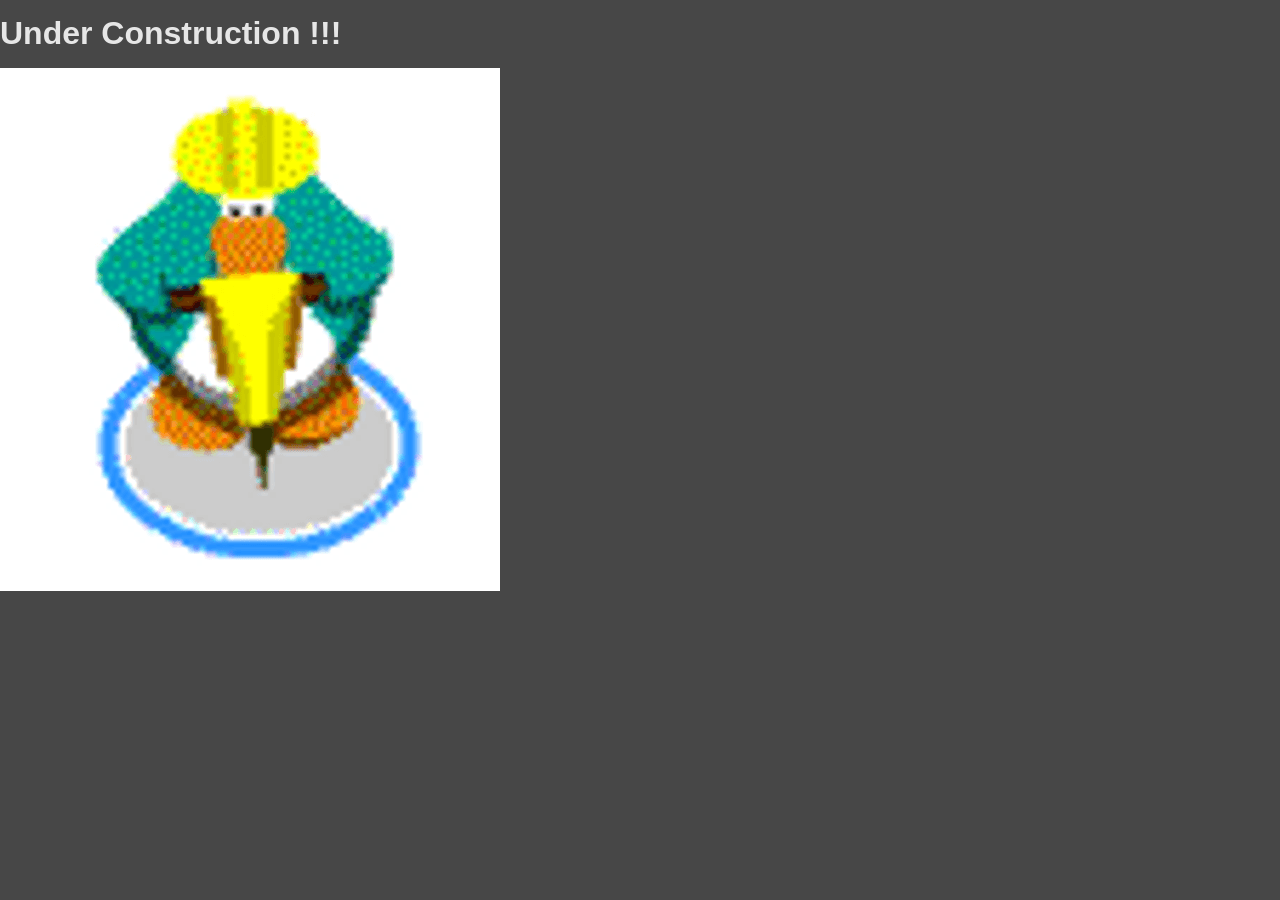
==== engineering.html @ 4754f79b "Updated profile picture, and initialized engineering page" ====
<!DOCTYPE html>
<html lang="en" dir="ltr">
  <head>
    <meta charset="utf-8">
    <title>Engineering</title>
    <link rel="stylesheet" href="css/style.css">
  </head>
  <body>
    <header>
      <div class="main-header">
        <h1>Under Construction !!!</h1>
      </div>
    </header>
    <img src="images/construction.gif" alt="Club Penguin Construction">
  </body>
</html>
---- css/style.css ----
body {
    background-color: #474747;
    color: #e6e6e6;
    font-family: Arial;
    font-size: 16px;
    line-height: 1.6em;
    margin: 0;
}

a{
  color: #fff;
  text-decoration: none;
}

a:hover{
  text-decoration: underline;
}


.container{
  width: 90%;
  margin: auto;
  overflow: hidden;
}

#main-header{
  background: #2F4034;
  color: white;
  margin-bottom: 30px;
}

#navbar ul{
  padding: 0;
  list-style: none;
}

#navbar li{
  display: inline;
  font-size: 18px;
  padding-right: 30px;
}

.quote{
  margin: 0;
  border-left: solid 5px #e6e6e6;
  padding-left: 1em;
  font-size: 20px;
  font-style: italic;
}


#navbar li:first-child{
  font-size: 22px;
  padding-right: 60px;
}

#sidebar{
  float: left;
  width: 20%;
}

#sidebar ul{
  list-style: none;
  padding: 0;
}

#profile-picture{
  width: 150px;
  height: 150px;
  border-radius: 50%;
  object-fit: cover;

}


#main{
  float: right;
  width: 78%;
}

@media (max-width:1000px){
  #profile-picture{
    width: 70px;
    height: 70px;
     float: left;
  }
  .bio{
    padding-left: 90px;
  }
  h3{
    margin: 0;
  }
  #main {
    width: 100%;
    float: none;
    font-size: 14px;
    line-height: 1.4em;
  }
  .quote{
    font-size: 16px;
  }
  #sidebar {
    width: 100%;
    float: none;
  }
  #sidebar ul{
    display: none;
  }
}
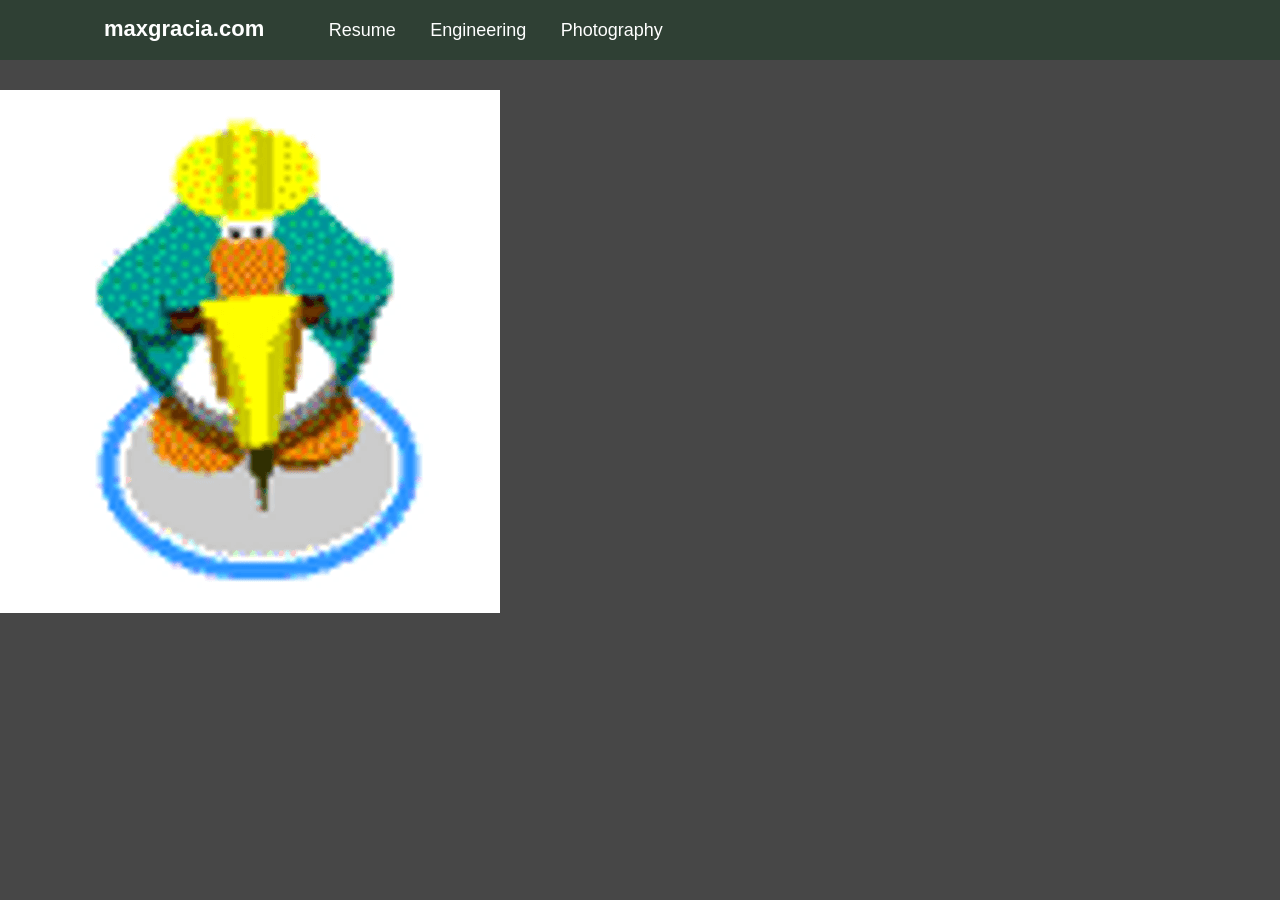
==== commit 43137ead: "Added navbar to engineering.html" ====
--- a/engineering.html
+++ b/engineering.html
@@ -6,11 +6,19 @@
     <link rel="stylesheet" href="css/style.css">
   </head>
   <body>
-    <header>
-      <div class="main-header">
-        <h1>Under Construction !!!</h1>
+
+    <header id="main-header">
+      <div class="container">
+          <ul id="navbar">
+            <li><a href="index.html"><strong>maxgracia.com</strong></a></li>
+            <li><a href="files/resume 7-26.pdf">Resume</a></li>
+            <li><a href="engineering.html">Engineering</a></li>
+            <li><a href="photography.html">Photography</a></li>
+          </ul>
       </div>
     </header>
+
+
     <img src="images/construction.gif" alt="Club Penguin Construction">
   </body>
 </html>
--- a/css/style.css
+++ b/css/style.css
@@ -60,8 +60,8 @@
 }
 
 #sidebar ul{
+  padding: 0;
   list-style: none;
-  padding: 0;
 }
 
 #profile-picture{
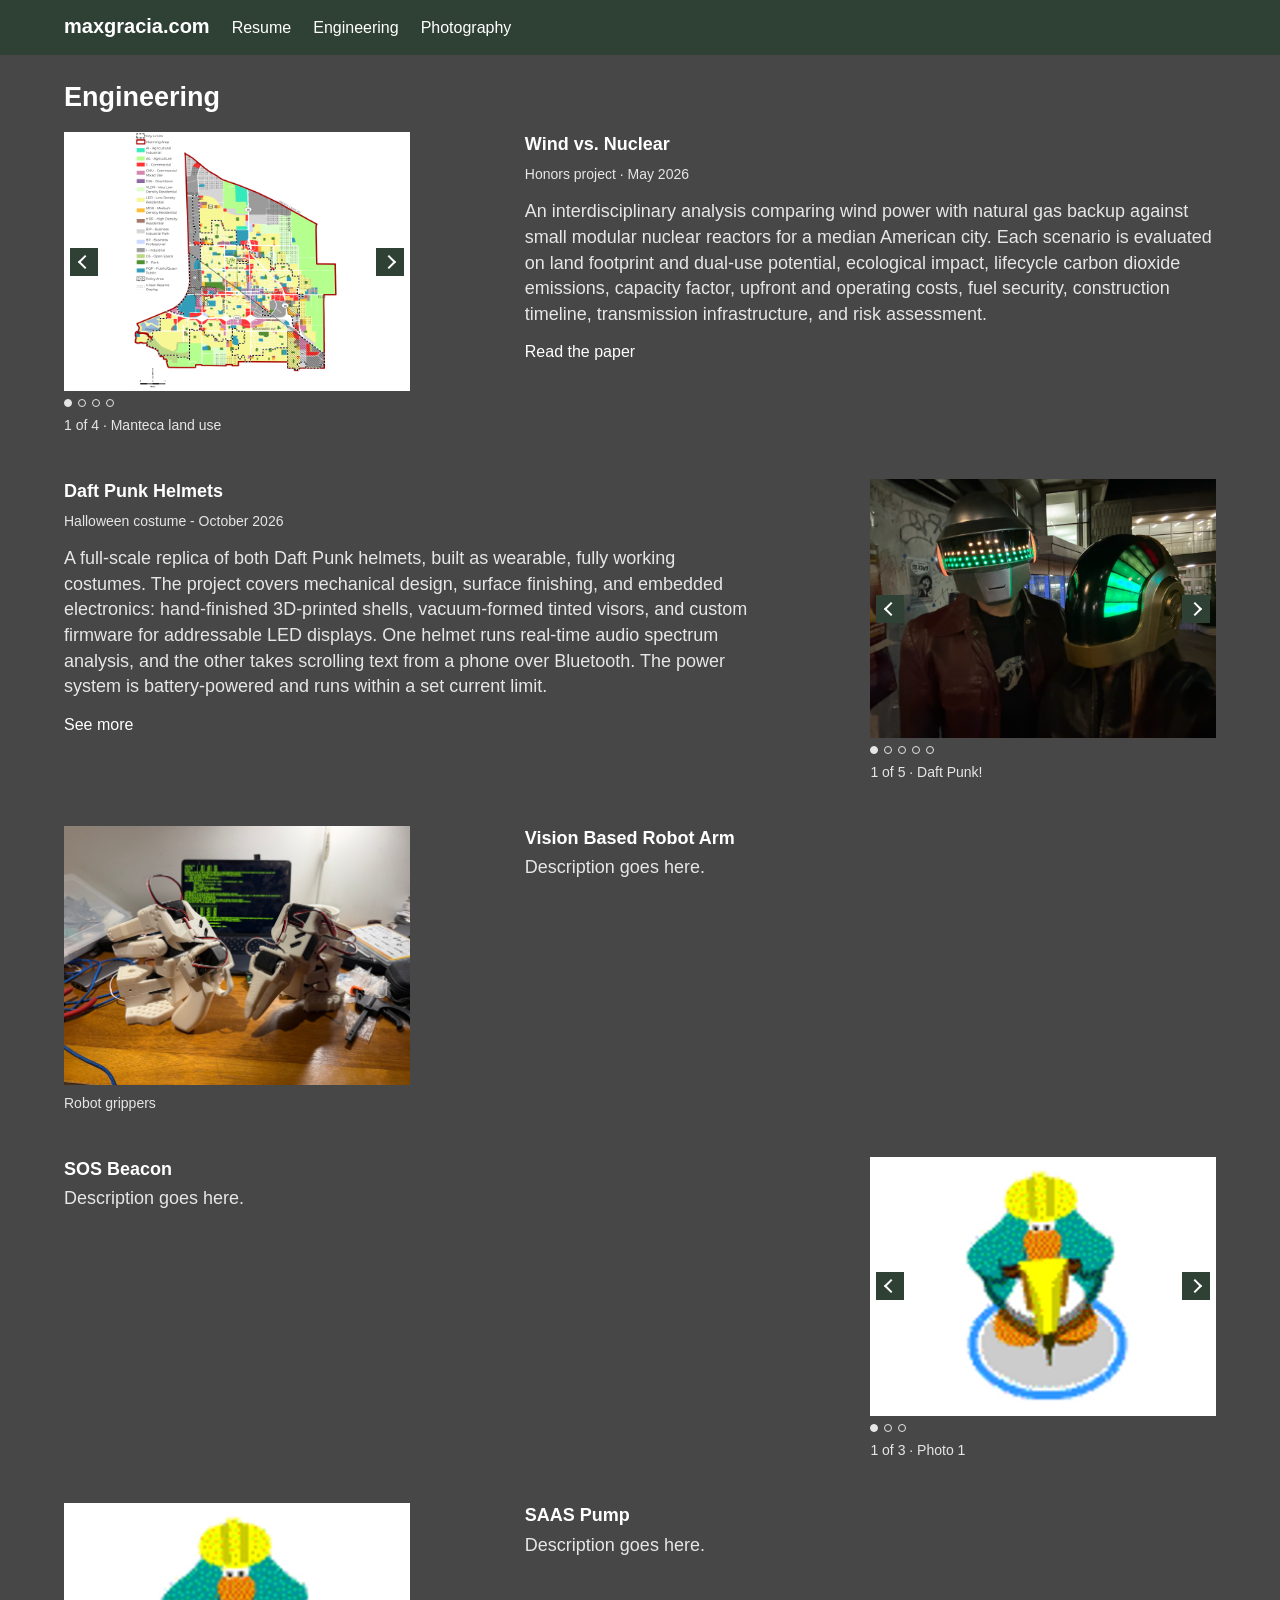
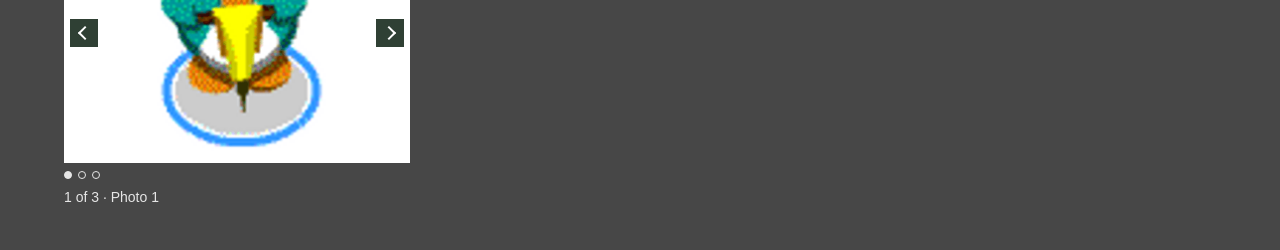
==== commit a13af4e4: "Optimized photography page loading time, implemented Enginering page template. Minor bug fixes" ====
--- a/engineering.html
+++ b/engineering.html
@@ -1,24 +1,266 @@
 <!DOCTYPE html>
-<html lang="en" dir="ltr">
-  <head>
-    <meta charset="utf-8">
-    <title>Engineering</title>
-    <link rel="stylesheet" href="css/style.css">
-  </head>
-  <body>
-
-    <header id="main-header">
-      <div class="container">
-          <ul id="navbar">
-            <li><a href="index.html"><strong>maxgracia.com</strong></a></li>
-            <li><a href="files/resume 7-26.pdf">Resume</a></li>
-            <li><a href="engineering.html">Engineering</a></li>
-            <li><a href="photography.html">Photography</a></li>
-          </ul>
-      </div>
-    </header>
-
-
-    <img src="images/construction.gif" alt="Club Penguin Construction">
-  </body>
+<html lang="en">
+<head>
+  <meta charset="UTF-8">
+  <meta name="viewport" content="width=device-width, initial-scale=1.0">
+  <title>Engineering</title>
+  <link rel="stylesheet" href="css/style.css">
+</head>
+<body>
+  <header id="main-header">
+    <div class="container">
+      <ul id="navbar">
+        <li><a href="index.html"><strong>maxgracia.com</strong></a></li>
+        <li><a href="files/resume 7-26.pdf" target="_blank">Resume</a></li>
+        <li><a href="engineering.html">Engineering</a></li>
+        <li><a href="photography.html">Photography</a></li>
+      </ul>
+    </div>
+  </header>
+
+  <div class="container eng">
+    <h1>Engineering</h1>
+
+    <article class="project">
+      <div class="project-media">
+        <div class="pager" data-pager>
+          <div class="pager-view">
+            <div class="pager-track">
+              <img src="images/manteca.png" alt="Manteca land use map, 2021" data-label="Manteca land use">
+              <img src="images/spacing.png" alt="Wind turbine spacing, setback, and rotor diameter" data-label="Turbine spacing">
+              <img src="images/steam.jpg" alt="Combined-cycle gas turbine with heat recovery steam generator" data-label="Gas turbine">
+              <img src="images/pipelines.jpg" alt="U.S. natural gas pipeline network" data-label="Gas pipelines">
+            </div>
+            <button type="button" class="pager-prev" aria-label="Previous figure"><span class="pager-chev pager-chev-left"></span></button>
+            <button type="button" class="pager-next" aria-label="Next figure"><span class="pager-chev pager-chev-right"></span></button>
+          </div>
+          <div class="pager-dots">
+            <button type="button" aria-label="Show Manteca land use"></button>
+            <button type="button" aria-label="Show turbine spacing"></button>
+            <button type="button" aria-label="Show gas turbine"></button>
+            <button type="button" aria-label="Show gas pipelines"></button>
+          </div>
+          <div class="pager-thumbs">
+            <button type="button" aria-label="Show Manteca land use"><img src="images/manteca.png" alt=""></button>
+            <button type="button" aria-label="Show turbine spacing"><img src="images/spacing.png" alt=""></button>
+            <button type="button" aria-label="Show gas turbine"><img src="images/steam.jpg" alt=""></button>
+            <button type="button" aria-label="Show gas pipelines"><img src="images/pipelines.jpg" alt=""></button>
+          </div>
+          <p class="pager-cap" aria-live="polite"></p>
+        </div>
+      </div>
+      <div class="project-copy">
+        <h2>Wind vs. Nuclear</h2>
+        <p class="project-meta">Honors project · May 2026</p>
+        <p>An interdisciplinary analysis comparing wind power with natural gas backup against small modular nuclear reactors for a median American city. Each scenario is evaluated on land footprint and dual-use potential, ecological impact, lifecycle carbon dioxide emissions, capacity factor, upfront and operating costs, fuel security, construction timeline, transmission infrastructure, and risk assessment.</p>
+        <p><a href="files/197%20Honors%20Project%20FINAL%20DRAFT.pdf" target="_blank">Read the paper</a></p>
+      </div>
+    </article>
+
+    <article class="project">
+      <div class="project-media">
+        <div class="pager" data-pager>
+          <div class="pager-view">
+            <div class="pager-track">
+              <img class="fit-frame" src="images/IMG_2926.JPG" alt="Both Daft Punk helmets worn, with the visor lights on" data-label="Daft Punk!">
+              <video class="fit-frame" src="images/guyman.mp4" poster="images/poster-guyman.jpg" muted loop playsinline preload="none" data-label="Printing Guy-Man"></video>
+              <video class="fit-frame" src="images/thomas.mp4" poster="images/poster-thomas.jpg" muted loop playsinline preload="none" data-label="Printing Thomas"></video>
+              <img class="fit-frame" src="images/IMG_5225.jpeg" alt="Gold and silver helmet shells with painted parts in the spray booth" data-label="Gold and silver shells">
+              <img class="fit-frame" src="images/dp-primed.jpg" alt="Primed helmet shells and parts before the metallic finish" data-label="Primed shells">
+            </div>
+            <button type="button" class="pager-prev" aria-label="Previous figure"><span class="pager-chev pager-chev-left"></span></button>
+            <button type="button" class="pager-next" aria-label="Next figure"><span class="pager-chev pager-chev-right"></span></button>
+          </div>
+          <div class="pager-dots">
+            <button type="button" aria-label="Show Daft Punk!"></button>
+            <button type="button" aria-label="Show printing Guy-Man"></button>
+            <button type="button" aria-label="Show printing Thomas"></button>
+            <button type="button" aria-label="Show gold and silver shells"></button>
+            <button type="button" aria-label="Show primed shells"></button>
+          </div>
+          <div class="pager-thumbs">
+            <button type="button" aria-label="Show Daft Punk!"><img class="fit-frame" src="images/IMG_2926.JPG" alt=""></button>
+            <button type="button" aria-label="Show printing Guy-Man"><img class="fit-frame" src="images/poster-guyman.jpg" alt=""></button>
+            <button type="button" aria-label="Show printing Thomas"><img class="fit-frame" src="images/poster-thomas.jpg" alt=""></button>
+            <button type="button" aria-label="Show gold and silver shells"><img class="fit-frame" src="images/IMG_5225.jpeg" alt=""></button>
+            <button type="button" aria-label="Show primed shells"><img class="fit-frame" src="images/dp-primed.jpg" alt=""></button>
+          </div>
+          <p class="pager-cap" aria-live="polite"></p>
+        </div>
+      </div>
+      <div class="project-copy">
+        <h2>Daft Punk Helmets</h2>
+        <p class="project-meta">Halloween costume - October 2026</p>
+        <p>A full-scale replica of both Daft Punk helmets, built as wearable, fully working costumes. The project covers mechanical design, surface finishing, and embedded electronics: hand-finished 3D-printed shells, vacuum-formed tinted visors, and custom firmware for addressable LED displays. One helmet runs real-time audio spectrum analysis, and the other takes scrolling text from a phone over Bluetooth. The power system is battery-powered and runs within a set current limit.</p>
+        <p><a href="https://www.linkedin.com/feed/update/urn:li:activity:7527538068032204801/" target="_blank">See more</a></p>
+      </div>
+    </article>
+
+    <article class="project">
+      <div class="project-media">
+        <div class="pager" data-pager>
+          <div class="pager-view">
+            <div class="pager-track">
+              <img class="fit-frame" src="images/IMG_2335.jpeg" alt="Two 3D-printed robot grippers with servos and wiring on a workbench" data-label="Robot grippers">
+            </div>
+            <button type="button" class="pager-prev" aria-label="Previous figure"><span class="pager-chev pager-chev-left"></span></button>
+            <button type="button" class="pager-next" aria-label="Next figure"><span class="pager-chev pager-chev-right"></span></button>
+          </div>
+          <div class="pager-dots">
+            <button type="button" aria-label="Show robot grippers"></button>
+          </div>
+          <div class="pager-thumbs">
+            <button type="button" aria-label="Show robot grippers"><img class="fit-frame" src="images/IMG_2335.jpeg" alt=""></button>
+          </div>
+          <p class="pager-cap" aria-live="polite"></p>
+        </div>
+      </div>
+      <div class="project-copy">
+        <h2>Vision Based Robot Arm</h2>
+        <p>Description goes here.</p>
+      </div>
+    </article>
+
+    <article class="project">
+      <div class="project-media">
+        <div class="pager" data-pager>
+          <div class="pager-view">
+            <div class="pager-track">
+              <img src="images/construction.gif" alt="SOS Beacon photo 1" data-label="Photo 1">
+              <img src="images/slot-2.svg" alt="SOS Beacon photo 2" data-label="Photo 2">
+              <img src="images/slot-3.svg" alt="SOS Beacon photo 3" data-label="Photo 3">
+            </div>
+            <button type="button" class="pager-prev" aria-label="Previous figure"><span class="pager-chev pager-chev-left"></span></button>
+            <button type="button" class="pager-next" aria-label="Next figure"><span class="pager-chev pager-chev-right"></span></button>
+          </div>
+          <div class="pager-dots">
+            <button type="button" aria-label="Show photo 1"></button>
+            <button type="button" aria-label="Show photo 2"></button>
+            <button type="button" aria-label="Show photo 3"></button>
+          </div>
+          <div class="pager-thumbs">
+            <button type="button" aria-label="Show photo 1"><img src="images/slot-1.svg" alt=""></button>
+            <button type="button" aria-label="Show photo 2"><img src="images/slot-2.svg" alt=""></button>
+            <button type="button" aria-label="Show photo 3"><img src="images/slot-3.svg" alt=""></button>
+          </div>
+          <p class="pager-cap" aria-live="polite"></p>
+        </div>
+      </div>
+      <div class="project-copy">
+        <h2>SOS Beacon</h2>
+        <p>Description goes here.</p>
+      </div>
+    </article>
+
+    <article class="project">
+      <div class="project-media">
+        <div class="pager" data-pager>
+          <div class="pager-view">
+            <div class="pager-track">
+              <img src="images/construction.gif" alt="SAAS Pump photo 1" data-label="Photo 1">
+              <img src="images/slot-2.svg" alt="SAAS Pump photo 2" data-label="Photo 2">
+              <img src="images/slot-3.svg" alt="SAAS Pump photo 3" data-label="Photo 3">
+            </div>
+            <button type="button" class="pager-prev" aria-label="Previous figure"><span class="pager-chev pager-chev-left"></span></button>
+            <button type="button" class="pager-next" aria-label="Next figure"><span class="pager-chev pager-chev-right"></span></button>
+          </div>
+          <div class="pager-dots">
+            <button type="button" aria-label="Show photo 1"></button>
+            <button type="button" aria-label="Show photo 2"></button>
+            <button type="button" aria-label="Show photo 3"></button>
+          </div>
+          <div class="pager-thumbs">
+            <button type="button" aria-label="Show photo 1"><img src="images/slot-1.svg" alt=""></button>
+            <button type="button" aria-label="Show photo 2"><img src="images/slot-2.svg" alt=""></button>
+            <button type="button" aria-label="Show photo 3"><img src="images/slot-3.svg" alt=""></button>
+          </div>
+          <p class="pager-cap" aria-live="polite"></p>
+        </div>
+      </div>
+      <div class="project-copy">
+        <h2>SAAS Pump</h2>
+        <p>Description goes here.</p>
+      </div>
+    </article>
+  </div>
+  <script>
+    document.querySelectorAll("[data-pager]").forEach(function (pager) {
+      var view = pager.querySelector(".pager-view");
+      var slides = pager.querySelectorAll(".pager-track img, .pager-track video");
+      var reduceMotion = window.matchMedia("(prefers-reduced-motion: reduce)").matches;
+      var dots = pager.querySelectorAll(".pager-dots button");
+      var thumbs = pager.querySelectorAll(".pager-thumbs button");
+      var caption = pager.querySelector(".pager-cap");
+      var count = slides.length;
+      var index = 0;
+      if (count < 2) pager.classList.add("pager-single");
+      var drag = 0;
+      var active = false;
+      var origin = 0;
+
+      function paint() {
+        pager.style.setProperty("--i", String(index));
+        pager.style.setProperty("--dx", String(drag));
+        caption.textContent = count < 2
+          ? slides[index].getAttribute("data-label")
+          : String(index + 1) + " of " + String(count) + " · " + slides[index].getAttribute("data-label");
+        dots.forEach(function (dot, n) {
+          dot.setAttribute("aria-pressed", n === index ? "true" : "false");
+        });
+        thumbs.forEach(function (thumb, n) {
+          thumb.setAttribute("aria-pressed", n === index ? "true" : "false");
+        });
+        slides.forEach(function (slide, n) {
+          if (slide.tagName !== "VIDEO") return;
+          if (n === index && !reduceMotion) {
+            var play = slide.play();
+            if (play && play.catch) play.catch(function () {});
+          } else {
+            slide.pause();
+          }
+        });
+      }
+
+      function go(next) {
+        index = (next + count) % count;
+        drag = 0;
+        paint();
+      }
+
+      pager.querySelector(".pager-prev").addEventListener("click", function () { go(index - 1); });
+      pager.querySelector(".pager-next").addEventListener("click", function () { go(index + 1); });
+      dots.forEach(function (dot, n) {
+        dot.addEventListener("click", function () { go(n); });
+      });
+      thumbs.forEach(function (thumb, n) {
+        thumb.addEventListener("click", function () { go(n); });
+      });
+
+      view.addEventListener("pointerdown", function (event) {
+        if (count < 2 || event.button !== 0 || event.target.closest("button")) return;
+        active = true;
+        origin = event.clientX;
+        drag = 0;
+        pager.classList.add("dragging");
+        view.setPointerCapture(event.pointerId);
+      });
+      view.addEventListener("pointermove", function (event) {
+        if (!active) return;
+        drag = Math.round(event.clientX - origin);
+        pager.style.setProperty("--dx", String(drag));
+      });
+      function release() {
+        if (!active) return;
+        active = false;
+        pager.classList.remove("dragging");
+        if (drag <= -48) go(index + 1);
+        else if (drag >= 48) go(index - 1);
+        else go(index);
+      }
+      view.addEventListener("pointerup", release);
+      view.addEventListener("pointercancel", release);
+      paint();
+    });
+  </script>
+</body>
 </html>
--- a/css/style.css
+++ b/css/style.css
@@ -29,81 +29,361 @@
   margin-bottom: 30px;
 }
 
-#navbar ul{
+#navbar {
+  display: flex;
+  flex-wrap: wrap;
+  align-items: baseline;
+  gap: 8px 22px;
+  margin: 0;
+  padding: 14px 0;
+  list-style: none;
+}
+
+#navbar li{
+  font-size: 16px;
+}
+
+.leftbar{
+  float: left;
+  width: 30%;
+}
+
+.rightdesc{
+  float: right;
+  width: 60%;
+}
+
+.quote{
+  margin: 0 0 16px;
+  border-left: solid 4px #e6e6e6;
+  padding-left: 14px;
+  font-style: normal;
+}
+
+.quote p {
+  margin: 0;
+  font-size: 18px;
+  font-style: italic;
+  line-height: 1.45;
+}
+
+.attribution {
+  margin-top: 8px;
+  font-size: 15px;
+  font-style: normal;
+}
+
+#navbar li:first-child{
+  font-size: 20px;
+}
+
+.split {
+  display: flex;
+  gap: 28px;
+  align-items: flex-start;
+}
+
+#sidebar{
+  flex: 0 0 220px;
+  width: 220px;
+}
+
+#sidebar h1 {
+  margin: 0;
+  color: #fff;
+  font-size: 17px;
+  font-weight: 700;
+  line-height: 1.3;
+}
+
+#sidebar .bio p {
+  margin: 4px 0 0;
+  font-size: 14px;
+  line-height: 1.4;
+}
+
+#contact {
+  margin: 14px 0 0;
   padding: 0;
   list-style: none;
-}
-
-#navbar li{
-  display: inline;
-  font-size: 18px;
-  padding-right: 30px;
-}
-
-.quote{
-  margin: 0;
-  border-left: solid 5px #e6e6e6;
-  padding-left: 1em;
-  font-size: 20px;
-  font-style: italic;
-}
-
-
-#navbar li:first-child{
-  font-size: 22px;
-  padding-right: 60px;
-}
-
-#sidebar{
-  float: left;
-  width: 20%;
-}
-
-#sidebar ul{
-  padding: 0;
-  list-style: none;
+  line-height: 1.7;
 }
 
 #profile-picture{
-  width: 150px;
-  height: 150px;
+  width: 120px;
+  height: 120px;
   border-radius: 50%;
   object-fit: cover;
-
-}
-
+  object-position: 20% 32%;
+  display: block;
+}
 
 #main{
-  float: right;
-  width: 78%;
-}
-
-@media (max-width:1000px){
+  flex: 1 1 auto;
+  min-width: 0;
+}
+
+#main > p {
+  margin: 0 0 12px;
+}
+
+@media (max-width: 700px){
+  .split {
+    flex-direction: column;
+    gap: 16px;
+  }
+  #sidebar {
+    flex-basis: auto;
+    width: auto;
+  }
+  .idrow {
+    display: flex;
+    gap: 14px;
+    align-items: flex-start;
+  }
   #profile-picture{
-    width: 70px;
-    height: 70px;
-     float: left;
-  }
-  .bio{
-    padding-left: 90px;
-  }
-  h3{
-    margin: 0;
-  }
-  #main {
+    width: 72px;
+    height: 72px;
+    flex: none;
+  }
+  #contact {
+    display: flex;
+    flex-wrap: wrap;
+    gap: 4px 16px;
+  }
+  .quote p {
+    font-size: 16px;
+  }
+}
+
+.eng h1 {
+  margin: 0 0 22px;
+  color: #fff;
+  font-size: 27px;
+}
+
+.eng h2 {
+  margin: 0 0 4px;
+  color: #fff;
+  font-size: 18px;
+}
+
+.eng .project {
+  display: flex;
+  justify-content: space-between;
+  align-items: flex-start;
+  margin: 0 0 40px;
+}
+
+.eng .project-media {
+  width: 30%;
+  flex: 0 0 30%;
+  min-width: 0;
+}
+
+.eng .project-copy {
+  width: 60%;
+  flex: 0 0 60%;
+  min-width: 0;
+}
+
+.eng .project:nth-of-type(even),
+.eng .project-flip {
+  flex-direction: row-reverse;
+}
+
+.eng .project-meta {
+  margin: 0 0 10px;
+  font-size: 14px;
+}
+
+.eng .project-copy p {
+  margin: 0 0 12px;
+}
+
+.eng .project-copy > p:not(.project-meta):not(:has(a)) {
+  font-size: 18px;
+}
+
+.eng .project-copy h3 {
+  margin: 4px 0 8px;
+  color: #fff;
+  font-size: 16px;
+}
+
+.eng .project-copy ol {
+  margin: 0 0 12px;
+  padding-left: 1.25em;
+}
+
+.eng .project-copy li {
+  margin: 0 0 8px;
+}
+
+.eng .pager {
+  --i: 0;
+  --dx: 0;
+}
+
+.eng .pager-view {
+  position: relative;
+  overflow: hidden;
+  aspect-ratio: 4 / 3;
+  background: #fff;
+  touch-action: pan-y;
+}
+
+.eng .pager-track {
+  display: flex;
+  width: 100%;
+  height: 100%;
+  transition: transform 280ms ease;
+  transform: translateX(calc(var(--i) * -100% + var(--dx) * 1px));
+}
+
+.eng .pager.dragging .pager-track {
+  transition: none;
+}
+
+.eng .pager-track img,
+.eng .pager-track video {
+  flex: 0 0 100%;
+  width: 100%;
+  height: 100%;
+  object-fit: contain;
+  display: block;
+  pointer-events: none;
+  user-select: none;
+  background: #fff;
+}
+
+.eng .pager-track img.fit-frame,
+.eng .pager-track video.fit-frame,
+.eng .pager-thumbs img.fit-frame {
+  object-fit: cover;
+  object-position: center;
+}
+
+.eng .pager-track img.fit-frame {
+  transform: scale(1.02);
+}
+
+.eng .pager-prev,
+.eng .pager-next {
+  position: absolute;
+  top: 50%;
+  width: 28px;
+  height: 28px;
+  margin-top: -14px;
+  border: 0;
+  padding: 0;
+  background: #2F4034;
+  color: #fff;
+}
+
+.eng .pager-prev { left: 6px; }
+.eng .pager-next { right: 6px; }
+
+.eng .pager-chev {
+  display: block;
+  width: 8px;
+  height: 8px;
+  margin: auto;
+  border-top: 2px solid #fff;
+  border-right: 2px solid #fff;
+}
+
+.eng .pager-chev-left { transform: translateX(1px) rotate(-135deg); }
+.eng .pager-chev-right { transform: translateX(-1px) rotate(45deg); }
+
+.eng .pager-dots,
+.eng .pager-thumbs {
+  display: flex;
+  gap: 6px;
+  margin-top: 8px;
+}
+
+.eng .pager-thumbs { display: none; }
+
+.eng .pager-dots button,
+.eng .pager-thumbs button {
+  border: 1px solid transparent;
+  padding: 0;
+  background: transparent;
+}
+
+.eng .pager-dots button {
+  width: 8px;
+  height: 8px;
+  border: 1px solid #e6e6e6;
+  border-radius: 50%;
+}
+
+.eng .pager-dots button[aria-pressed="true"] {
+  background: #e6e6e6;
+}
+
+.eng .pager-thumbs button {
+  flex: 1;
+  min-width: 0;
+  background: #fff;
+}
+
+.eng .pager-thumbs button[aria-pressed="true"] {
+  border-color: #fff;
+}
+
+.eng .pager-thumbs img {
+  display: block;
+  width: 100%;
+  aspect-ratio: 4 / 3;
+  object-fit: contain;
+  pointer-events: none;
+}
+
+.eng .project-long .pager-thumbs { display: flex; }
+
+.eng .project-long .pager-prev,
+.eng .project-long .pager-next,
+.eng .project-long .pager-dots { display: none; }
+
+.eng .pager-single .pager-prev,
+.eng .pager-single .pager-next,
+.eng .pager-single .pager-dots { display: none; }
+
+.eng .pager-cap {
+  margin: 6px 0 0;
+  font-size: 14px;
+}
+
+.eng .pager-prev:focus-visible,
+.eng .pager-next:focus-visible,
+.eng .pager-dots button:focus-visible,
+.eng .pager-thumbs button:focus-visible {
+  outline: 2px solid #fff;
+  outline-offset: 2px;
+}
+
+@media (max-width: 1000px) {
+  .eng .project,
+  .eng .project:nth-of-type(even),
+  .eng .project-flip {
+    flex-direction: column;
+    gap: 14px;
+  }
+  .eng h1 {
+    font-size: 22px;
+  }
+  .eng .project-copy > p:not(.project-meta):not(:has(a)) {
+    font-size: 16px;
+  }
+  .eng .project-media,
+  .eng .project-copy {
     width: 100%;
-    float: none;
-    font-size: 14px;
-    line-height: 1.4em;
-  }
-  .quote{
-    font-size: 16px;
-  }
-  #sidebar {
-    width: 100%;
-    float: none;
-  }
-  #sidebar ul{
-    display: none;
-  }
-}
+    flex-basis: auto;
+  }
+}
+
+@media (prefers-reduced-motion: reduce) {
+  .eng .pager-track { transition: none; }
+}
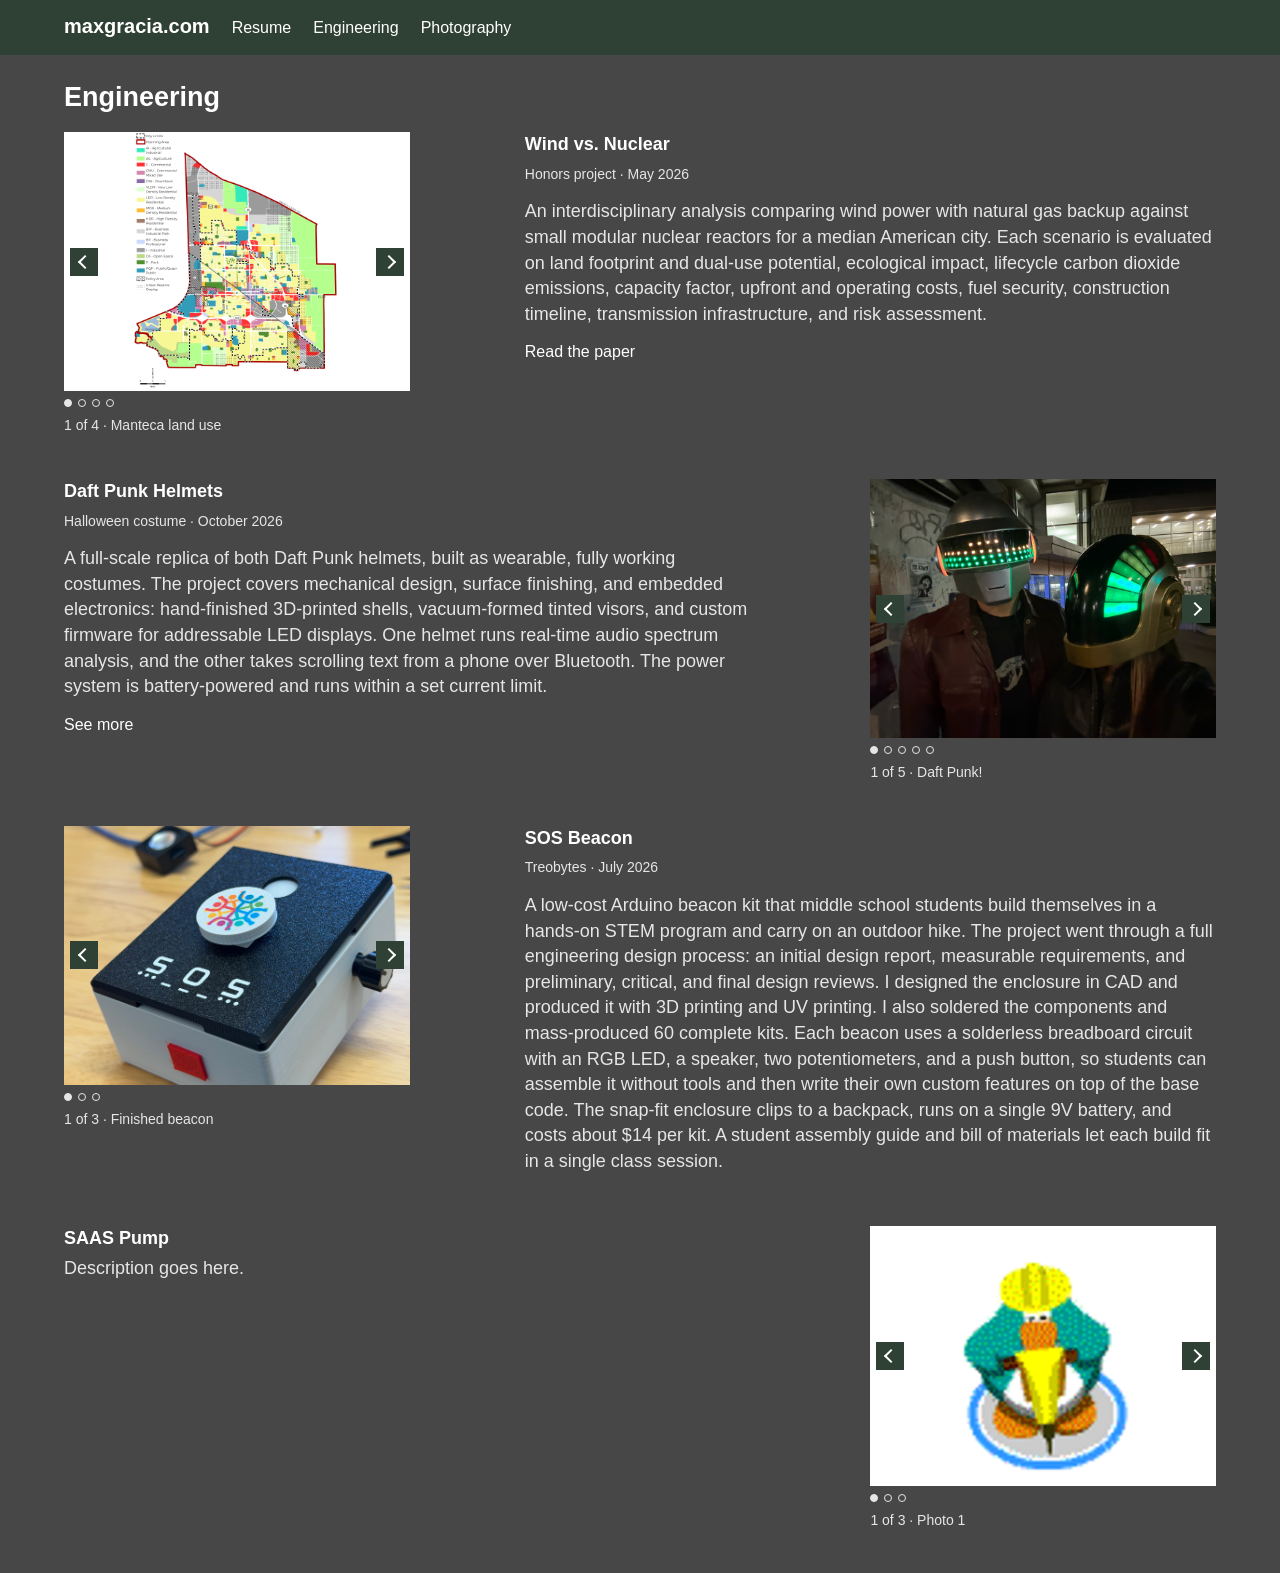
==== commit a1fff68d: "Added SOS beacon description and images, and removed WIP projects" ====
--- a/engineering.html
+++ b/engineering.html
@@ -90,7 +90,7 @@
       </div>
       <div class="project-copy">
         <h2>Daft Punk Helmets</h2>
-        <p class="project-meta">Halloween costume - October 2026</p>
+        <p class="project-meta">Halloween costume · October 2026</p>
         <p>A full-scale replica of both Daft Punk helmets, built as wearable, fully working costumes. The project covers mechanical design, surface finishing, and embedded electronics: hand-finished 3D-printed shells, vacuum-formed tinted visors, and custom firmware for addressable LED displays. One helmet runs real-time audio spectrum analysis, and the other takes scrolling text from a phone over Bluetooth. The power system is battery-powered and runs within a set current limit.</p>
         <p><a href="https://www.linkedin.com/feed/update/urn:li:activity:7527538068032204801/" target="_blank">See more</a></p>
       </div>
@@ -101,34 +101,41 @@
         <div class="pager" data-pager>
           <div class="pager-view">
             <div class="pager-track">
-              <img class="fit-frame" src="images/IMG_2335.jpeg" alt="Two 3D-printed robot grippers with servos and wiring on a workbench" data-label="Robot grippers">
-            </div>
-            <button type="button" class="pager-prev" aria-label="Previous figure"><span class="pager-chev pager-chev-left"></span></button>
-            <button type="button" class="pager-next" aria-label="Next figure"><span class="pager-chev pager-chev-right"></span></button>
-          </div>
-          <div class="pager-dots">
-            <button type="button" aria-label="Show robot grippers"></button>
-          </div>
-          <div class="pager-thumbs">
-            <button type="button" aria-label="Show robot grippers"><img class="fit-frame" src="images/IMG_2335.jpeg" alt=""></button>
-          </div>
-          <p class="pager-cap" aria-live="polite"></p>
-        </div>
-      </div>
-      <div class="project-copy">
-        <h2>Vision Based Robot Arm</h2>
-        <p>Description goes here.</p>
-      </div>
-    </article>
-
-    <article class="project">
-      <div class="project-media">
-        <div class="pager" data-pager>
-          <div class="pager-view">
-            <div class="pager-track">
-              <img src="images/construction.gif" alt="SOS Beacon photo 1" data-label="Photo 1">
-              <img src="images/slot-2.svg" alt="SOS Beacon photo 2" data-label="Photo 2">
-              <img src="images/slot-3.svg" alt="SOS Beacon photo 3" data-label="Photo 3">
+              <img class="fit-frame" src="images/IMG_2572.jpeg" alt="Finished SOS beacon with a textured black lid, white SOS lettering, and a round logo button" data-label="Finished beacon">
+              <img class="fit-frame" src="images/IMG_2450.jpeg" alt="Arduino Nano breadboard with two potentiometers, an RGB LED, and jumper wires" data-label="Breadboard circuit">
+              <img class="fit-frame" src="images/IMG_2626.jpeg" alt="Bin of 3D-printed SOS beacon lids and tre-o-bytes enclosure frames" data-label="Printed parts">
+            </div>
+            <button type="button" class="pager-prev" aria-label="Previous figure"><span class="pager-chev pager-chev-left"></span></button>
+            <button type="button" class="pager-next" aria-label="Next figure"><span class="pager-chev pager-chev-right"></span></button>
+          </div>
+          <div class="pager-dots">
+            <button type="button" aria-label="Show finished beacon"></button>
+            <button type="button" aria-label="Show breadboard circuit"></button>
+            <button type="button" aria-label="Show printed parts"></button>
+          </div>
+          <div class="pager-thumbs">
+            <button type="button" aria-label="Show finished beacon"><img class="fit-frame" src="images/IMG_2572.jpeg" alt=""></button>
+            <button type="button" aria-label="Show breadboard circuit"><img class="fit-frame" src="images/IMG_2450.jpeg" alt=""></button>
+            <button type="button" aria-label="Show printed parts"><img class="fit-frame" src="images/IMG_2626.jpeg" alt=""></button>
+          </div>
+          <p class="pager-cap" aria-live="polite"></p>
+        </div>
+      </div>
+      <div class="project-copy">
+        <h2>SOS Beacon</h2>
+        <p class="project-meta">Treobytes · July 2026</p>
+        <p>A low-cost Arduino beacon kit that middle school students build themselves in a hands-on STEM program and carry on an outdoor hike. The project went through a full engineering design process: an initial design report, measurable requirements, and preliminary, critical, and final design reviews. I designed the enclosure in CAD and produced it with 3D printing and UV printing. I also soldered the components and mass-produced 60 complete kits. Each beacon uses a solderless breadboard circuit with an RGB LED, a speaker, two potentiometers, and a push button, so students can assemble it without tools and then write their own custom features on top of the base code. The snap-fit enclosure clips to a backpack, runs on a single 9V battery, and costs about $14 per kit. A student assembly guide and bill of materials let each build fit in a single class session.</p>
+      </div>
+    </article>
+
+    <article class="project">
+      <div class="project-media">
+        <div class="pager" data-pager>
+          <div class="pager-view">
+            <div class="pager-track">
+              <img src="images/construction.gif" alt="SAAS Pump photo 1" data-label="Photo 1">
+              <img src="images/slot-2.svg" alt="SAAS Pump photo 2" data-label="Photo 2">
+              <img src="images/slot-3.svg" alt="SAAS Pump photo 3" data-label="Photo 3">
             </div>
             <button type="button" class="pager-prev" aria-label="Previous figure"><span class="pager-chev pager-chev-left"></span></button>
             <button type="button" class="pager-next" aria-label="Next figure"><span class="pager-chev pager-chev-right"></span></button>
@@ -147,37 +154,6 @@
         </div>
       </div>
       <div class="project-copy">
-        <h2>SOS Beacon</h2>
-        <p>Description goes here.</p>
-      </div>
-    </article>
-
-    <article class="project">
-      <div class="project-media">
-        <div class="pager" data-pager>
-          <div class="pager-view">
-            <div class="pager-track">
-              <img src="images/construction.gif" alt="SAAS Pump photo 1" data-label="Photo 1">
-              <img src="images/slot-2.svg" alt="SAAS Pump photo 2" data-label="Photo 2">
-              <img src="images/slot-3.svg" alt="SAAS Pump photo 3" data-label="Photo 3">
-            </div>
-            <button type="button" class="pager-prev" aria-label="Previous figure"><span class="pager-chev pager-chev-left"></span></button>
-            <button type="button" class="pager-next" aria-label="Next figure"><span class="pager-chev pager-chev-right"></span></button>
-          </div>
-          <div class="pager-dots">
-            <button type="button" aria-label="Show photo 1"></button>
-            <button type="button" aria-label="Show photo 2"></button>
-            <button type="button" aria-label="Show photo 3"></button>
-          </div>
-          <div class="pager-thumbs">
-            <button type="button" aria-label="Show photo 1"><img src="images/slot-1.svg" alt=""></button>
-            <button type="button" aria-label="Show photo 2"><img src="images/slot-2.svg" alt=""></button>
-            <button type="button" aria-label="Show photo 3"><img src="images/slot-3.svg" alt=""></button>
-          </div>
-          <p class="pager-cap" aria-live="polite"></p>
-        </div>
-      </div>
-      <div class="project-copy">
         <h2>SAAS Pump</h2>
         <p>Description goes here.</p>
       </div>
@@ -185,6 +161,12 @@
   </div>
   <script>
     document.querySelectorAll("[data-pager]").forEach(function (pager) {
+      pager.querySelectorAll(".pager-track > img, .pager-track > video").forEach(function (media) {
+        var frame = document.createElement("div");
+        frame.className = "pager-slide";
+        media.parentNode.insertBefore(frame, media);
+        frame.appendChild(media);
+      });
       var view = pager.querySelector(".pager-view");
       var slides = pager.querySelectorAll(".pager-track img, .pager-track video");
       var reduceMotion = window.matchMedia("(prefers-reduced-motion: reduce)").matches;
--- a/css/style.css
+++ b/css/style.css
@@ -241,13 +241,21 @@
   transform: translateX(calc(var(--i) * -100% + var(--dx) * 1px));
 }
 
+.eng .pager-slide {
+  flex: 0 0 100%;
+  width: 100%;
+  height: 100%;
+  min-width: 0;
+  overflow: hidden;
+  background: #fff;
+}
+
 .eng .pager.dragging .pager-track {
   transition: none;
 }
 
 .eng .pager-track img,
 .eng .pager-track video {
-  flex: 0 0 100%;
   width: 100%;
   height: 100%;
   object-fit: contain;
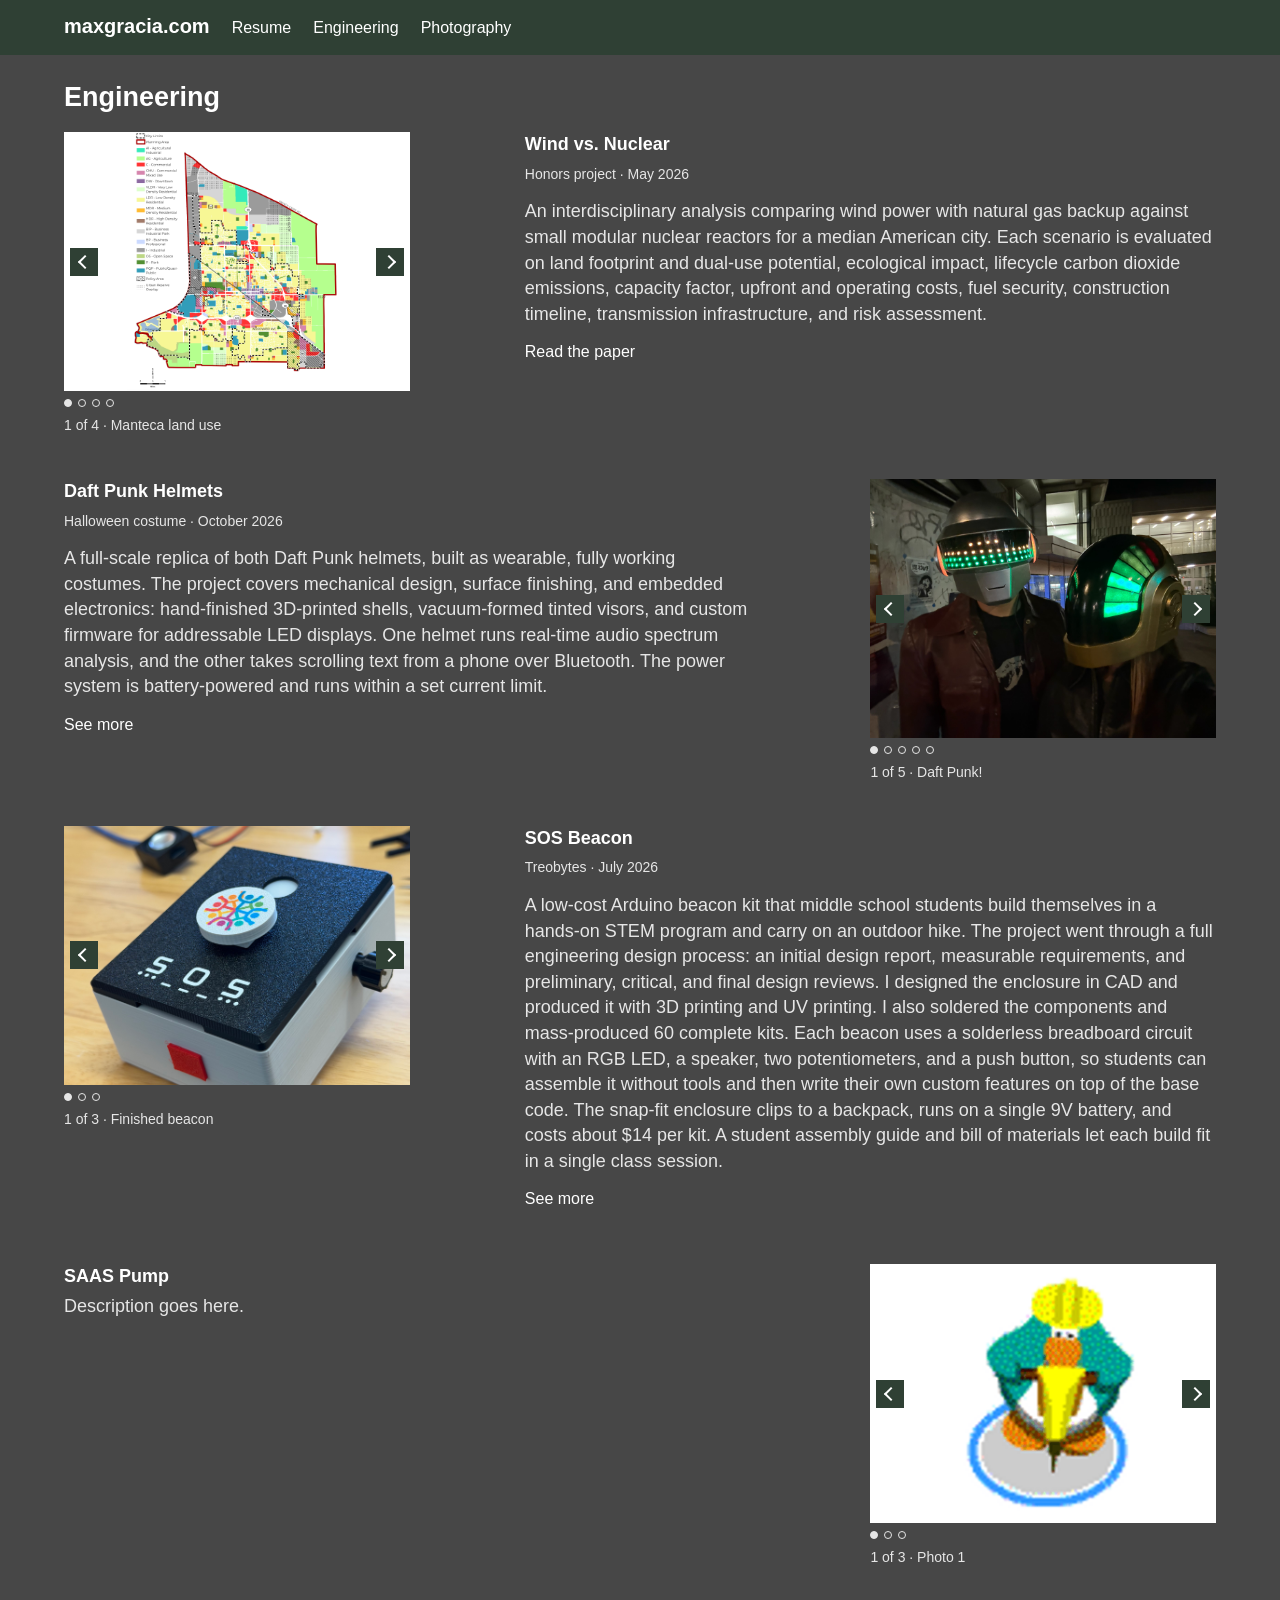
==== commit ceaa2347: "Added link to SOS beacon guide" ====
--- a/engineering.html
+++ b/engineering.html
@@ -125,6 +125,7 @@
         <h2>SOS Beacon</h2>
         <p class="project-meta">Treobytes · July 2026</p>
         <p>A low-cost Arduino beacon kit that middle school students build themselves in a hands-on STEM program and carry on an outdoor hike. The project went through a full engineering design process: an initial design report, measurable requirements, and preliminary, critical, and final design reviews. I designed the enclosure in CAD and produced it with 3D printing and UV printing. I also soldered the components and mass-produced 60 complete kits. Each beacon uses a solderless breadboard circuit with an RGB LED, a speaker, two potentiometers, and a push button, so students can assemble it without tools and then write their own custom features on top of the base code. The snap-fit enclosure clips to a backpack, runs on a single 9V battery, and costs about $14 per kit. A student assembly guide and bill of materials let each build fit in a single class session.</p>
+        <p><a href="https://github.com/maxgraciaaguilar/SOS-beacon" target="_blank">See more</a></p>
       </div>
     </article>
 
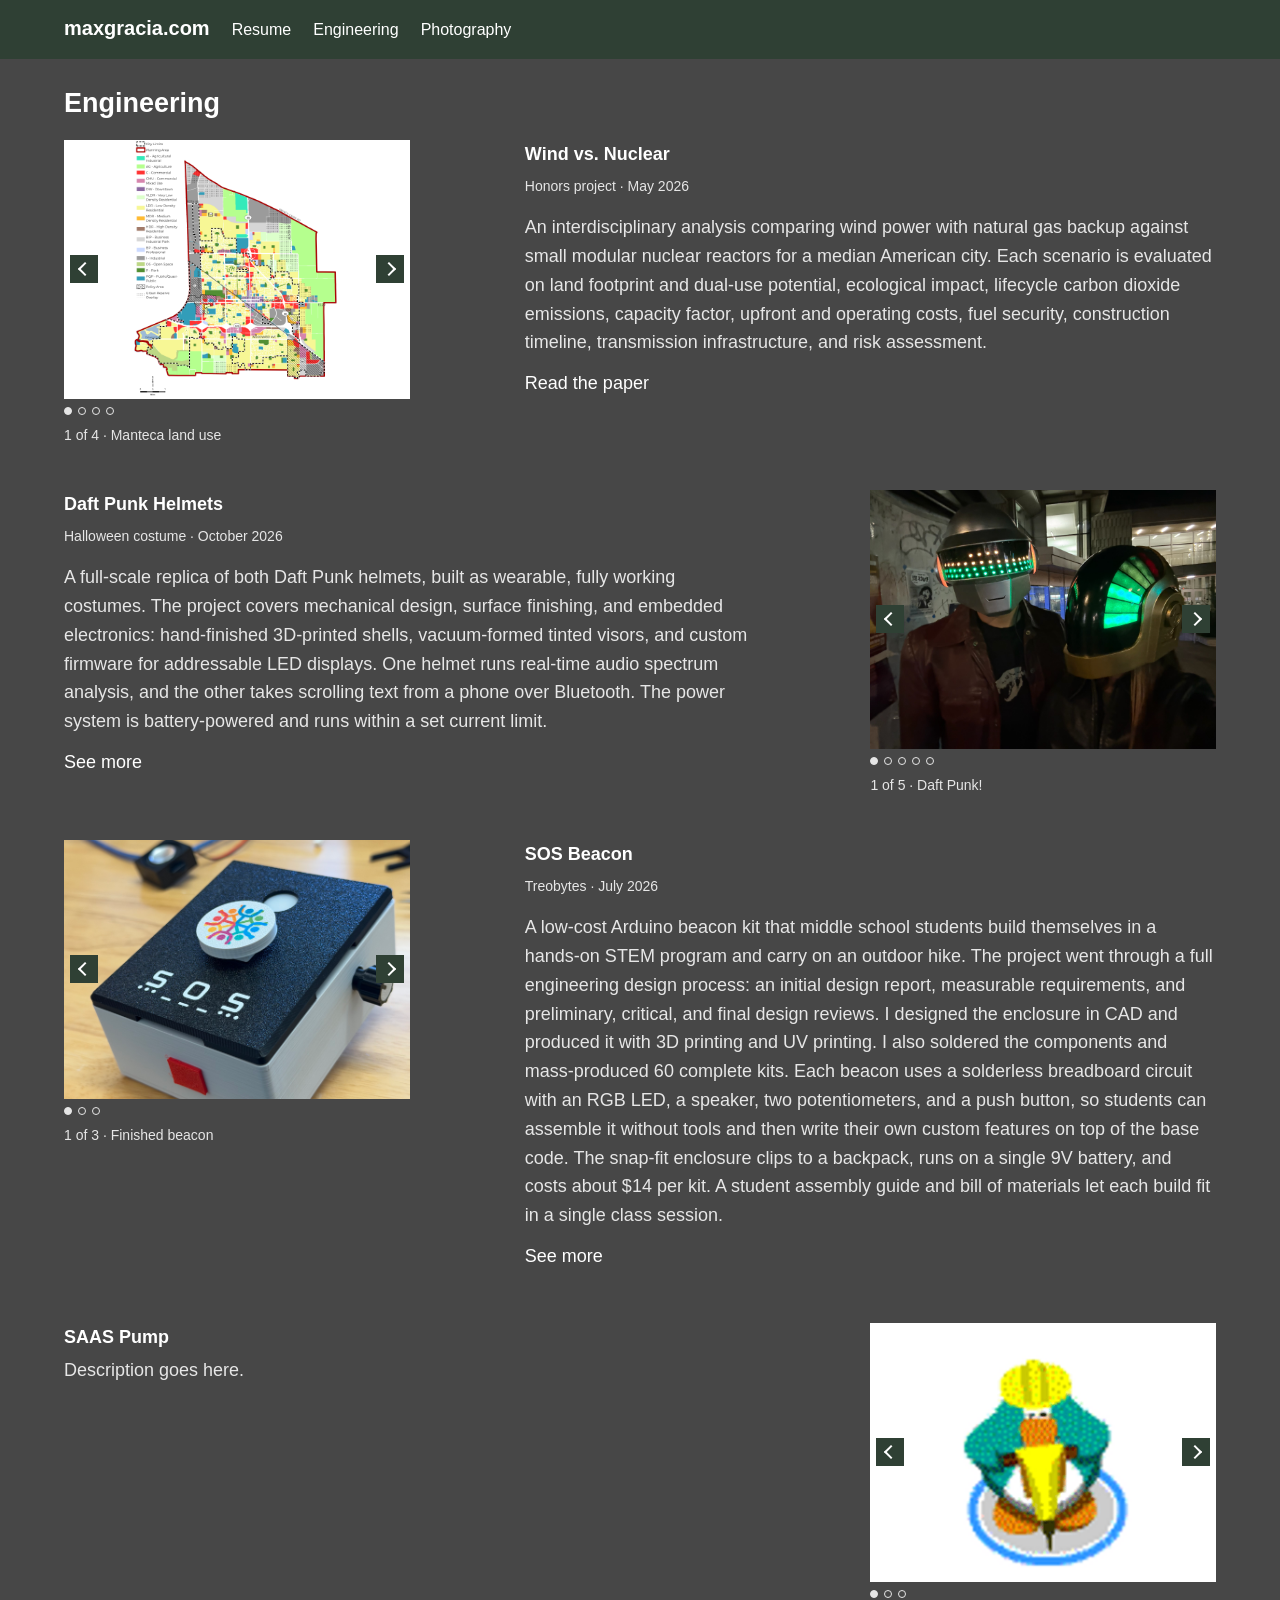
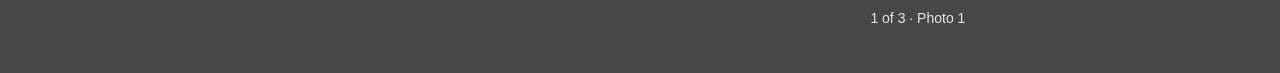
==== commit 9153b8c1: "Nav menu for Engineering page" ====
--- a/engineering.html
+++ b/engineering.html
@@ -7,13 +7,18 @@
   <link rel="stylesheet" href="css/style.css">
 </head>
 <body>
-  <header id="main-header">
+  <header id="main-header" class="phone-nav">
     <div class="container">
       <ul id="navbar">
-        <li><a href="index.html"><strong>maxgracia.com</strong></a></li>
-        <li><a href="files/resume 7-26.pdf" target="_blank">Resume</a></li>
-        <li><a href="engineering.html">Engineering</a></li>
-        <li><a href="photography.html">Photography</a></li>
+        <li class="nav-brand"><a href="index.html"><strong>maxgracia.com</strong></a></li>
+        <li class="nav-toggle-slot">
+          <button type="button" class="nav-toggle" aria-expanded="false" aria-controls="navbar" aria-label="Menu">
+            <span class="nav-bars" aria-hidden="true"><span></span><span></span><span></span></span>
+          </button>
+        </li>
+        <li class="nav-link"><a href="files/resume 7-26.pdf" target="_blank">Resume</a></li>
+        <li class="nav-link"><a href="engineering.html">Engineering</a></li>
+        <li class="nav-link"><a href="photography.html">Photography</a></li>
       </ul>
     </div>
   </header>
@@ -244,6 +249,25 @@
       view.addEventListener("pointercancel", release);
       paint();
     });
+
+    (function () {
+      var button = document.querySelector(".nav-toggle");
+      var navbar = document.getElementById("navbar");
+      if (!button || !navbar) return;
+      function setOpen(open) {
+        button.setAttribute("aria-expanded", open ? "true" : "false");
+        navbar.classList.toggle("is-open", open);
+      }
+      button.addEventListener("click", function () {
+        setOpen(button.getAttribute("aria-expanded") !== "true");
+      });
+      document.addEventListener("keydown", function (event) {
+        if (event.key === "Escape" && button.getAttribute("aria-expanded") === "true") {
+          setOpen(false);
+          button.focus();
+        }
+      });
+    })();
   </script>
 </body>
 </html>
--- a/css/style.css
+++ b/css/style.css
@@ -2,7 +2,7 @@
     background-color: #474747;
     color: #e6e6e6;
     font-family: Arial;
-    font-size: 16px;
+    font-size: 18px;
     line-height: 1.6em;
     margin: 0;
 }
@@ -77,6 +77,61 @@
   font-size: 20px;
 }
 
+.nav-toggle-slot {
+  display: none;
+}
+
+.nav-toggle {
+  width: 44px;
+  height: 44px;
+  display: grid;
+  place-items: center;
+  margin: 0;
+  padding: 0;
+  border: 0;
+  background: transparent;
+  color: #fff;
+  cursor: pointer;
+}
+
+.nav-toggle:focus-visible {
+  outline: 2px solid #fff;
+  outline-offset: -4px;
+}
+
+.nav-bars {
+  position: relative;
+  display: block;
+  width: 18px;
+  height: 12px;
+}
+
+.nav-bars span {
+  position: absolute;
+  left: 0;
+  right: 0;
+  height: 2px;
+  background: #fff;
+  transform-origin: center;
+  transition: transform 160ms ease;
+}
+
+.nav-bars span:nth-child(1) { top: 0; }
+.nav-bars span:nth-child(2) { top: 5px; }
+.nav-bars span:nth-child(3) { top: 10px; }
+
+.nav-toggle[aria-expanded="true"] .nav-bars span:nth-child(1) {
+  transform: translateY(5px) rotate(45deg);
+}
+
+.nav-toggle[aria-expanded="true"] .nav-bars span:nth-child(2) {
+  transform: scaleX(0);
+}
+
+.nav-toggle[aria-expanded="true"] .nav-bars span:nth-child(3) {
+  transform: translateY(-5px) rotate(-45deg);
+}
+
 .split {
   display: flex;
   gap: 28px;
@@ -153,6 +208,47 @@
   }
   .quote p {
     font-size: 16px;
+  }
+
+  #main-header.phone-nav #navbar {
+    align-items: stretch;
+    gap: 0;
+    padding: 0;
+  }
+
+  #main-header.phone-nav .nav-brand {
+    display: flex;
+    flex: 1 1 auto;
+    align-items: center;
+    padding: 4px 0;
+    font-size: 18px;
+  }
+
+  #main-header.phone-nav .nav-toggle-slot {
+    display: flex;
+    align-items: center;
+  }
+
+  #main-header.phone-nav .nav-link {
+    display: none;
+    flex: 1 0 100%;
+    border-top: 1px solid rgba(255, 255, 255, 0.14);
+    font-size: 16px;
+  }
+
+  #main-header.phone-nav #navbar.is-open .nav-link {
+    display: block;
+  }
+
+  #main-header.phone-nav .nav-link a {
+    display: block;
+    padding: 12px 0;
+  }
+}
+
+@media (prefers-reduced-motion: reduce) {
+  .nav-bars span {
+    transition: none;
   }
 }
 
